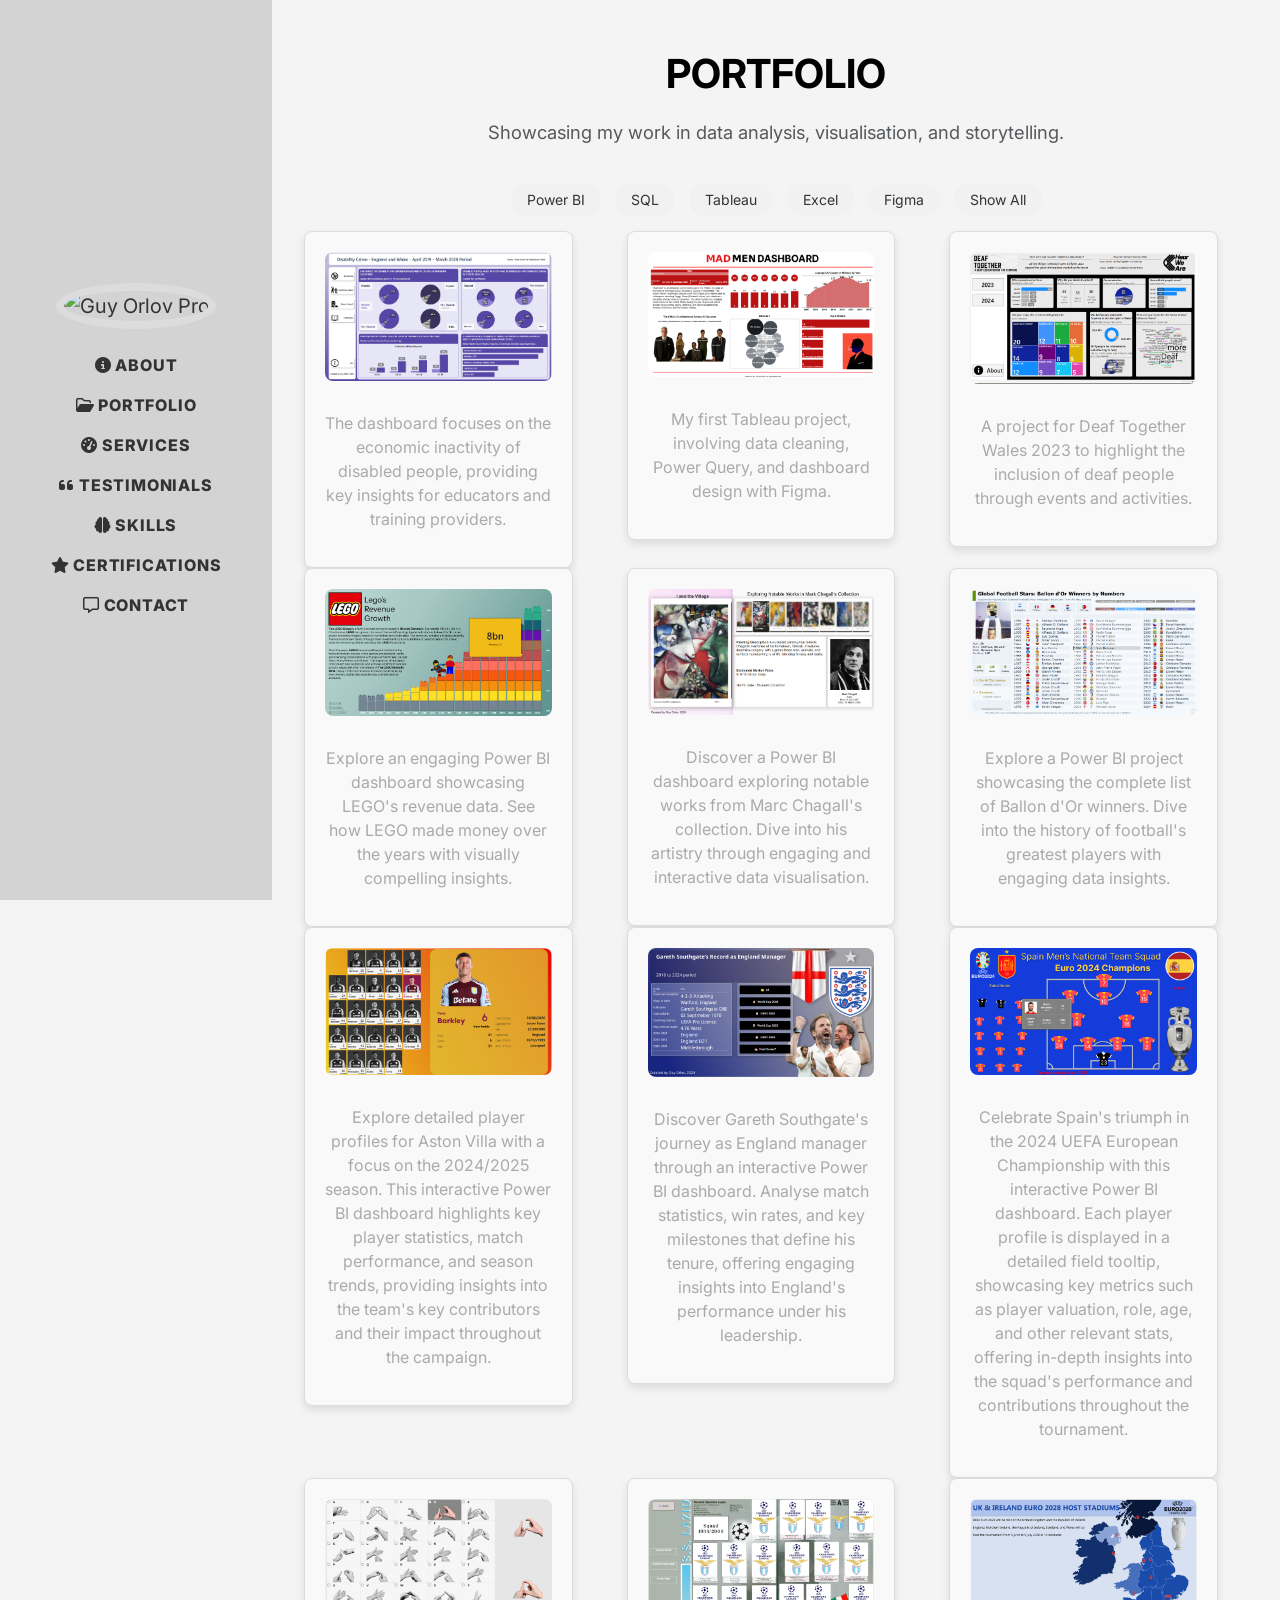
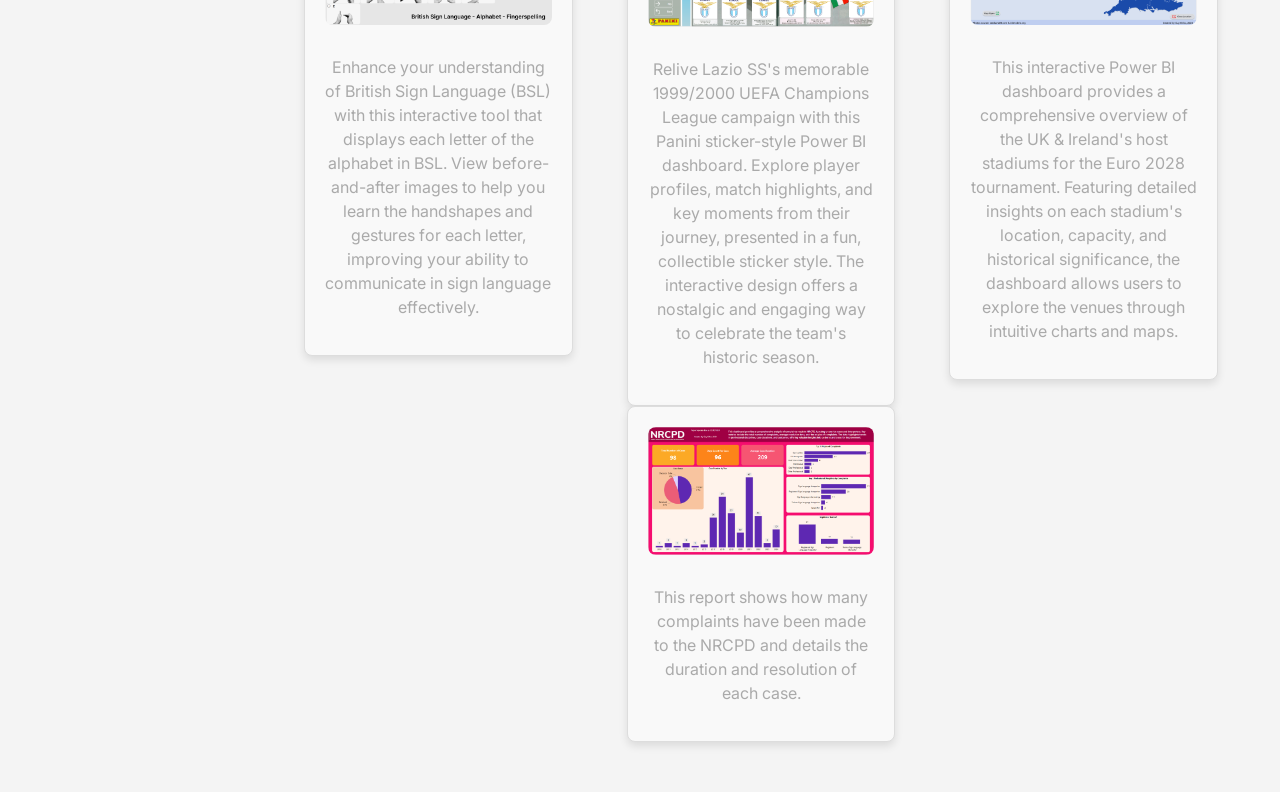
==== data-analytics-portfolio.html @ 0b001618 "Update data-analytics-portfolio.html" ====
<!DOCTYPE html>
<html lang="en">
<head>
    <meta charset="utf-8" />
    <meta name="viewport" content="width=device-width, initial-scale=1, shrink-to-fit=no" />
    <script src="https://code.jquery.com/jquery-3.6.0.min.js"></script>
    <!-- Favicon -->
    <link rel="icon" type="image/x-icon" href="favicon.ico" />
    
    <!-- Font Awesome Icons -->
    <link href="https://cdnjs.cloudflare.com/ajax/libs/font-awesome/6.4.0/css/all.min.css" rel="stylesheet">
    
    <!-- Google Fonts -->
    <link href="https://fonts.googleapis.com/css2?family=Inter:wght@400;700&display=swap" rel="stylesheet">
    
    <!-- Bootstrap CSS -->
    <link href="https://cdn.jsdelivr.net/npm/bootstrap@5.3.0/dist/css/bootstrap.min.css" rel="stylesheet">
    
    <!-- Core Theme CSS (includes Bootstrap) -->
    <link href="css/styles.css" rel="stylesheet" />
    
    <!-- Add your SEO JavaScript file -->
    <script src="js/seo.js"></script> <!-- Load your seo.js here -->
    
     <link href="css/portfolio.css" rel="stylesheet" /> <!-- Link to the new CSS file -->
</head>

<body id="page-top" class="home-page">

    <!-- Navigation -->
    <div id="navbar-placeholder"></div>

    <!-- Page Content -->
    <div class="container-fluid p-0">
        <section id="portfolio" aria-labelledby="portfolio-title" style="padding: 50px 20px;">
            <div class="container text-center">
                <h2 id="portfolio-title" class="service-title">Portfolio</h2>
                <p class="lead text-muted">Showcasing my work in data analysis, visualisation, and storytelling.</p>

                <!-- Tags for filtering projects -->
                <div id="tags">
                    <span class="tag" onclick="filterProjects('powerbi')">Power BI</span>
                    <span class="tag" onclick="filterProjects('sql')">SQL</span>
                    <span class="tag" onclick="filterProjects('tableau')">Tableau</span>
                    <span class="tag" onclick="filterProjects('excel')">Excel</span>
                    <span class="tag" onclick="filterProjects('figma')">Figma</span>
                    <span class="tag" onclick="filterProjects('all')">Show All</span>
                </div>

                <div class="row justify-content-center" id="project-boxes">
                    <!-- Project 1 -->
                    <div class="col-md-4 project powerbi">
                        <div class="service-box">
                            <img src="img/Project_1.png" alt="Power BI Dashboard showcasing economic inactivity of disabled people" class="img-fluid" data-bs-toggle="modal" data-bs-target="#imageModal" data-bs-img="img/Project_1.png" data-bs-title="Inactivity of Disabled People | POWER BI"/>
                            <h3 class="modal-title" id="imageModalLabel"></h3>
                            <p>The dashboard focuses on the economic inactivity of disabled people, providing key insights for educators and training providers.</p>
                        </div>
                    </div>

                    <!-- Project 2 -->
                    <div class="col-md-4 project tableau">
                        <div class="service-box">
                            <img src="img/madmenseries.png" alt="Tableau Project" class="img-fluid" data-bs-toggle="modal" data-bs-target="#imageModal" data-bs-img="img/madmenseries.png" data-bs-title="Mad Men Series | TABLEAU"/>
                            <h3 class="modal-title" id="imageModalLabel"></h3>
                            <p>My first Tableau project, involving data cleaning, Power Query, and dashboard design with Figma.</p>
                        </div>
                    </div>

                    <!-- Project 3 -->
                    <div class="col-md-4 project powerbi">
                        <div class="service-box">
                            <img src="img/Project_2.png" alt="PowerPoint Presentation" class="img-fluid" data-bs-toggle="modal" data-bs-target="#imageModal" data-bs-img="img/Project_2.png" data-bs-title="Deaf Together Report | POWER BI"/>
                            <h3 class="modal-title" id="imageModalLabel"></h3>
                            <p>A project for Deaf Together Wales 2023 to highlight the inclusion of deaf people through events and activities.</p>
                        </div>
                    </div>

                    <!-- Project 4 -->
                    <div class="col-md-4 project powerbi">
                        <div class="service-box">
                            <img src="img/Project_4.png" alt="PowerPoint Presentation" class="img-fluid" data-bs-toggle="modal" data-bs-target="#imageModal" data-bs-img="img/Project_4.png" data-bs-title="LEGO Revenue Analysis | Power BI Dashboard"/>
                            <h3 class="modal-title" id="imageModalLabel"></h3>
                            <p>Explore an engaging Power BI dashboard showcasing LEGO's revenue data. See how LEGO made money over the years with visually compelling insights.</p>
                        </div>
                    </div>

                      <!-- Project 5 -->
                    <div class="col-md-4 project powerbi">
                        <div class="service-box">
                            <img src="img/Project_5.png" alt="PowerPoint Presentation" class="img-fluid" data-bs-toggle="modal" data-bs-target="#imageModal" data-bs-img="img/Project_5.png" data-bs-title="Mark Chagall | Power BI Dashboard" />
                           <h3 class="modal-title" id="imageModalLabel"></h3>
                            <p>Discover a Power BI dashboard exploring notable works from Marc Chagall's collection. Dive into his artistry through engaging and interactive data visualisation.</p>
                        </div>
                    </div>

                     <!-- Project 6 -->
                    <div class="col-md-4 project powerbi">
                        <div class="service-box">
                            <img src="img/Project_6.png" alt="PowerPoint Presentation" class="img-fluid" data-bs-toggle="modal" data-bs-target="#imageModal" data-bs-img="img/Project_6.png"  data-bs-title="Ballon d'Or Winners List | Power BI Dashboard" />
                            <h3 class="modal-title" id="imageModalLabel"></h3>
                            <p>Explore a Power BI project showcasing the complete list of Ballon d'Or winners. Dive into the history of football's greatest players with engaging data insights.</p>
                        </div>
                    </div>

                     <!-- Project 7 -->
                    <div class="col-md-4 project powerbi">
                        <div class="service-box">
                            <img src="img/Project_13.png" alt="PowerPoint Presentation" class="img-fluid" data-bs-toggle="modal" data-bs-target="#imageModal" data-bs-img="img/Project_13.png"  data-bs-title="Aston Villa Player Profile | Power BI Dashboard" />
                            <h3 class="modal-title" id="imageModalLabel"></h3>
                            <p>Explore detailed player profiles for Aston Villa with a focus on the 2024/2025 season. This interactive Power BI dashboard highlights key player statistics, match performance, and season trends, providing insights into the team's key contributors and their impact throughout the campaign.</p>
                        </div>
                    </div>

                   <!-- Project 8 -->
                    <div class="col-md-4 project powerbi">
                        <div class="service-box">
                            <img src="img/Project_16.png" alt="PowerPoint Presentation" class="img-fluid" data-bs-toggle="modal" data-bs-target="#imageModal" data-bs-img="img/Project_16.png" data-bs-title="Southgate Records | Power BI Dashboard"  />
                            <h3 class="modal-title" id="imageModalLabel"></h3>
                            <p>Discover Gareth Southgate's journey as England manager through an interactive Power BI dashboard. Analyse match statistics, win rates, and key milestones that define his tenure, offering engaging insights into England's performance under his leadership.</p>
                        </div>
                    </div>

                   <!-- Project 9 -->
                    <div class="col-md-4 project powerbi">
                        <div class="service-box">
                            <img src="img/project_8.png" alt="PowerPoint Presentation" class="img-fluid" data-bs-toggle="modal" data-bs-target="#imageModal" data-bs-img="img/project_8.png" data-bs-title="Spain Wins 2024 Euro | Power BI Dashboard"  />
                            <h3 class="modal-title" id="imageModalLabel"></h3>
                            <p>Celebrate Spain's triumph in the 2024 UEFA European Championship with this interactive Power BI dashboard. Each player profile is displayed in a detailed field tooltip, showcasing key metrics such as player valuation, role, age, and other relevant stats, offering in-depth insights into the squad's performance and contributions throughout the tournament.</p>
                        </div>
                    </div>

                     <!-- Project 10 -->
                    <div class="col-md-4 project powerbi">
                        <div class="service-box">
                            <img src="img/Project_10.png" alt="PowerPoint Presentation" class="img-fluid" data-bs-toggle="modal" data-bs-target="#imageModal" data-bs-img="img/Project_10.png" data-bs-title="British Sign Language Alphabet | Power BI Dashboard"   />
                           <h3 class="modal-title" id="imageModalLabel"></h3>
                            <p>Enhance your understanding of British Sign Language (BSL) with this interactive tool that displays each letter of the alphabet in BSL. View before-and-after images to help you learn the handshapes and gestures for each letter, improving your ability to communicate in sign language effectively.</p>
                        </div>
                    </div>

                    <!-- Project 11 -->
                    <div class="col-md-4 project powerbi">
                        <div class="service-box">
                            <img src="img/project_7.png" alt="PowerPoint Presentation" class="img-fluid" data-bs-toggle="modal" data-bs-target="#imageModal" data-bs-img="img/project_7.png" data-bs-title="Lazio SS Champions League 1999/2000 | Power BI Dashboard" />
                            <h3 class="modal-title" id="imageModalLabel"></h3>
                            <p>Relive Lazio SS's memorable 1999/2000 UEFA Champions League campaign with this Panini sticker-style Power BI dashboard. Explore player profiles, match highlights, and key moments from their journey, presented in a fun, collectible sticker style. The interactive design offers a nostalgic and engaging way to celebrate the team's historic season.</p>
                        </div>
                    </div>

                   <!-- Project 12 -->
                    <div class="col-md-4 project powerbi">
                        <div class="service-box">
                            <img src="img/Project_17.png" alt="PowerPoint Presentation" class="img-fluid" data-bs-toggle="modal" data-bs-target="#imageModal" data-bs-img="img/Project_17.png" data-bs-title="UK & Ireland Euro 2028 Host stadiums | Power BI Dashboard" />
                            <h3 class="modal-title" id="imageModalLabel"></h3>
                            <p>This interactive Power BI dashboard provides a comprehensive overview of the UK & Ireland's host stadiums for the Euro 2028 tournament. Featuring detailed insights on each stadium's location, capacity, and historical significance, the dashboard allows users to explore the venues through intuitive charts and maps.</p>
                        </div>
                    </div>
                   
                    <!-- Project 13 -->
                    <div class="col-md-4 project powerbi">
                        <div class="service-box">
                            <img src="img/NRCPD.png" alt="PowerPoint Presentation" class="img-fluid" data-bs-toggle="modal" data-bs-target="#imageModal" data-bs-img="img/NRCPD.png"  data-bs-title="NRCPD | Power BI Dashboard" />
                            <h3 class="modal-title" id="imageModalLabel"></h3>
                            <p>This report shows how many complaints have been made to the NRCPD and details the duration and resolution of each case.</p>
                        </div>
                    </div>
                    
                </div>
            </div>
        </section>
    </div>

        <!-- Modal for displaying full-size image -->
        <div class="modal fade" id="imageModal" tabindex="-1" aria-labelledby="imageModalLabel" aria-hidden="true">
            <div class="modal-dialog modal-xl modal-dialog-centered">
                <div class="modal-content">
                    <div class="modal-header">
                        <h5 class="modal-title" id="imageModalLabel">Project</h5>
                        <button type="button" class="btn-close" data-bs-dismiss="modal" aria-label="Close"></button>
                    </div>
                    <div class="modal-body">
                        <img src="" alt="Full-size Image" id="modalImage" class="img-fluid" />
                    </div>
                </div>
            </div>
        </div>
        
        <!-- JavaScript to update the modal title dynamically -->
        <script>
            // When an image is clicked
            $('#imageModal').on('show.bs.modal', function (event) {
                var button = $(event.relatedTarget); // The image that was clicked
                var title = button.data('bs-title'); // Get the title from the data-bs-title attribute
                var imgSrc = button.data('bs-img'); // Get the image source
        
                var modal = $(this);
                modal.find('.modal-title').text(title); // Set the modal title
                modal.find('#modalImage').attr('src', imgSrc); // Set the image source in the modal
            });
        </script>

    <!-- JavaScript to load the navigation and handle modal -->
    <script src="https://cdn.jsdelivr.net/npm/bootstrap@5.3.0/dist/js/bootstrap.bundle.min.js"></script>
    <script>
        // Load the navigation dynamically from nav.html
        fetch('/nav.html')
            .then(response => response.text())
            .then(data => {
                document.getElementById('navbar-placeholder').innerHTML = data;
            });

        // Bootstrap modal event listener
        const imageModal = document.getElementById('imageModal');
        imageModal.addEventListener('show.bs.modal', function (event) {
            const button = event.relatedTarget; // Button that triggered the modal
            const imgSrc = button.getAttribute('data-bs-img'); // Extract info from data-* attributes
            const modalImage = imageModal.querySelector('#modalImage');
            console.log('Modal Image Source:', imgSrc); // Debugging log
            modalImage.src = imgSrc; // Update the modal's content
        });

        // Function to filter projects based on tag selection
        function filterProjects(tag) {
            const projects = document.querySelectorAll('.project');
            projects.forEach(project => {
                if (tag === 'all' || project.classList.contains(tag)) {
                    project.style.display = 'block';
                } else {
                    project.style.display = 'none';
                }
            });
        }
    </script>
</body>
</html>
---- css/portfolio.css ----
/* Tag styling */
#tags {
    margin-bottom: 20px;
}

.tag {
    background-color: #f1f1f1;
    padding: 8px 16px;
    margin: 5px;
    border-radius: 20px;
    cursor: pointer;
    font-size: 14px;
    transition: background-color 0.3s ease;
}

.tag:hover {
    background-color: #dcdcdc;
}

.service-box {
    border: 1px solid #ddd;
    padding: 20px;
    background-color: #f9f9f9;
    text-align: center;
    border-radius: 8px;
    box-shadow: 0 4px 8px rgba(0, 0, 0, 0.1);
}

.service-box img {
    max-width: 100%;
    border-radius: 8px;
    margin-bottom: 15px;
    cursor: pointer;
}
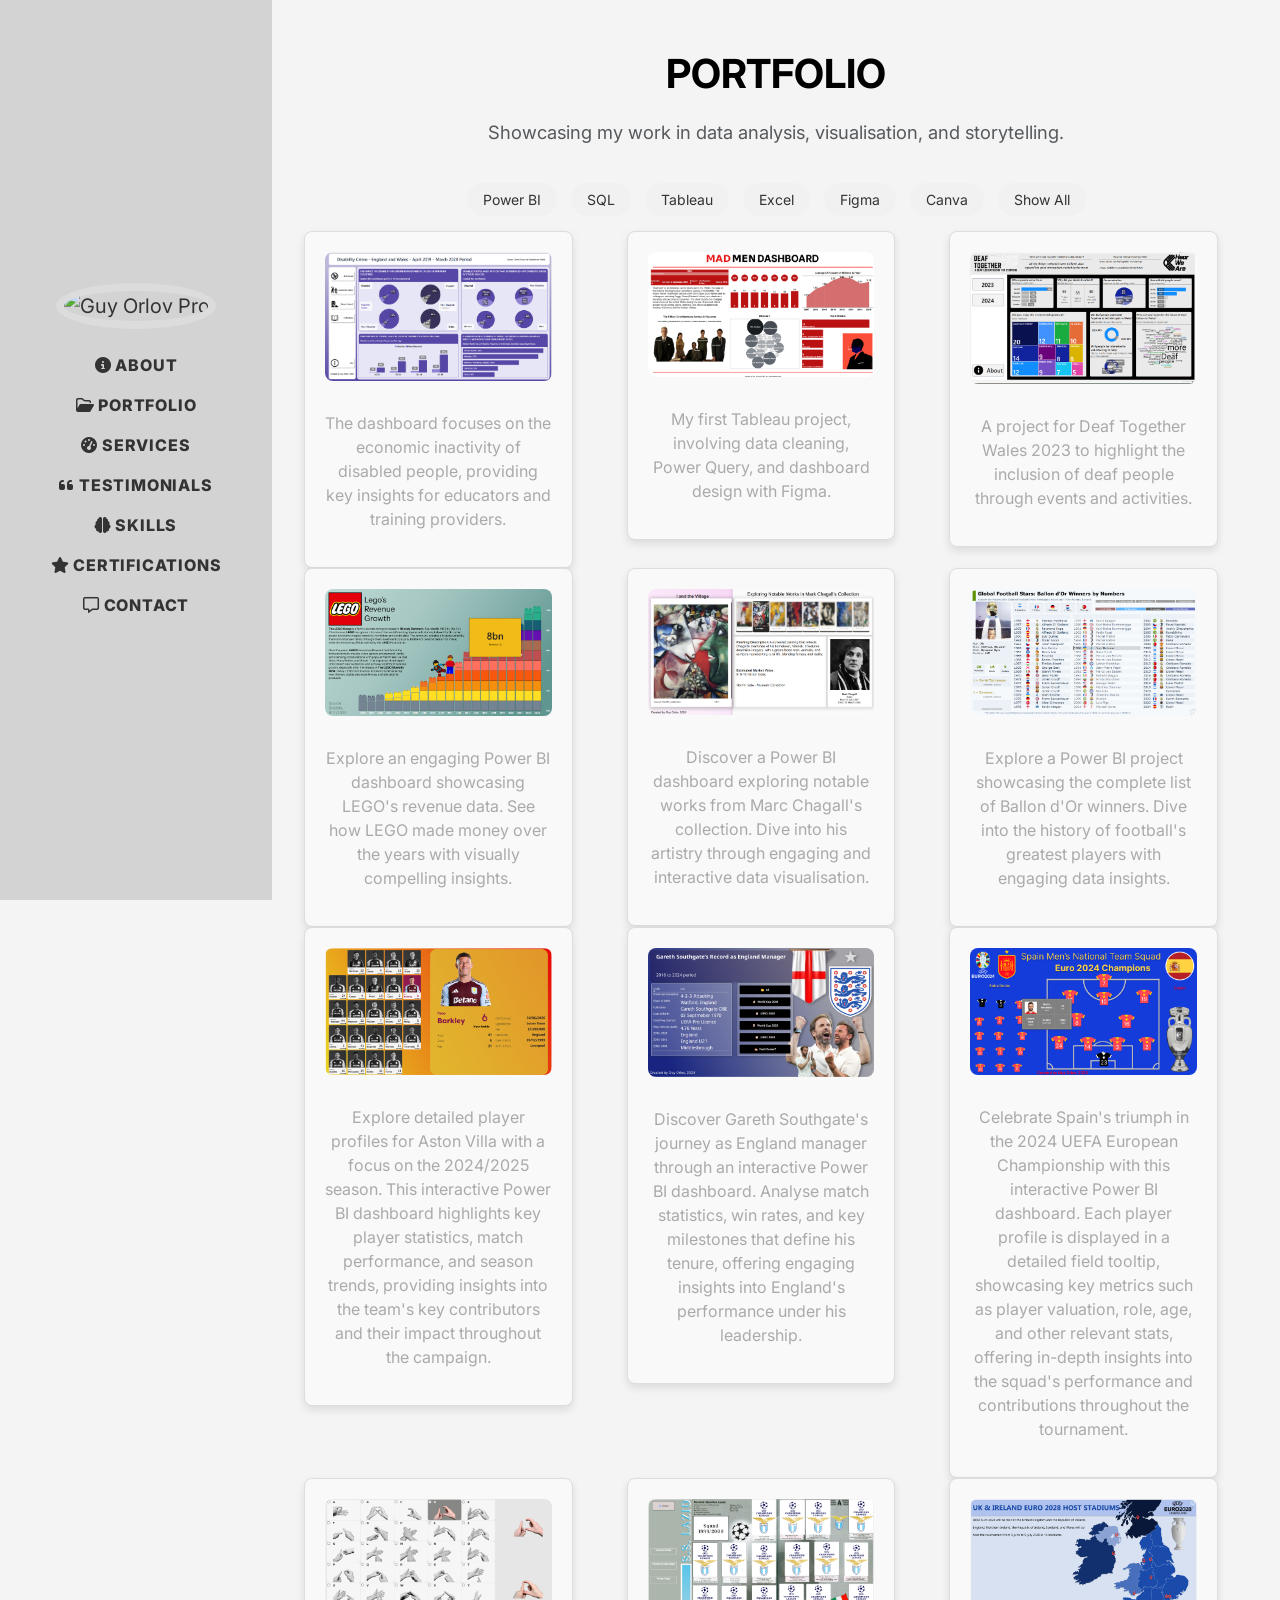
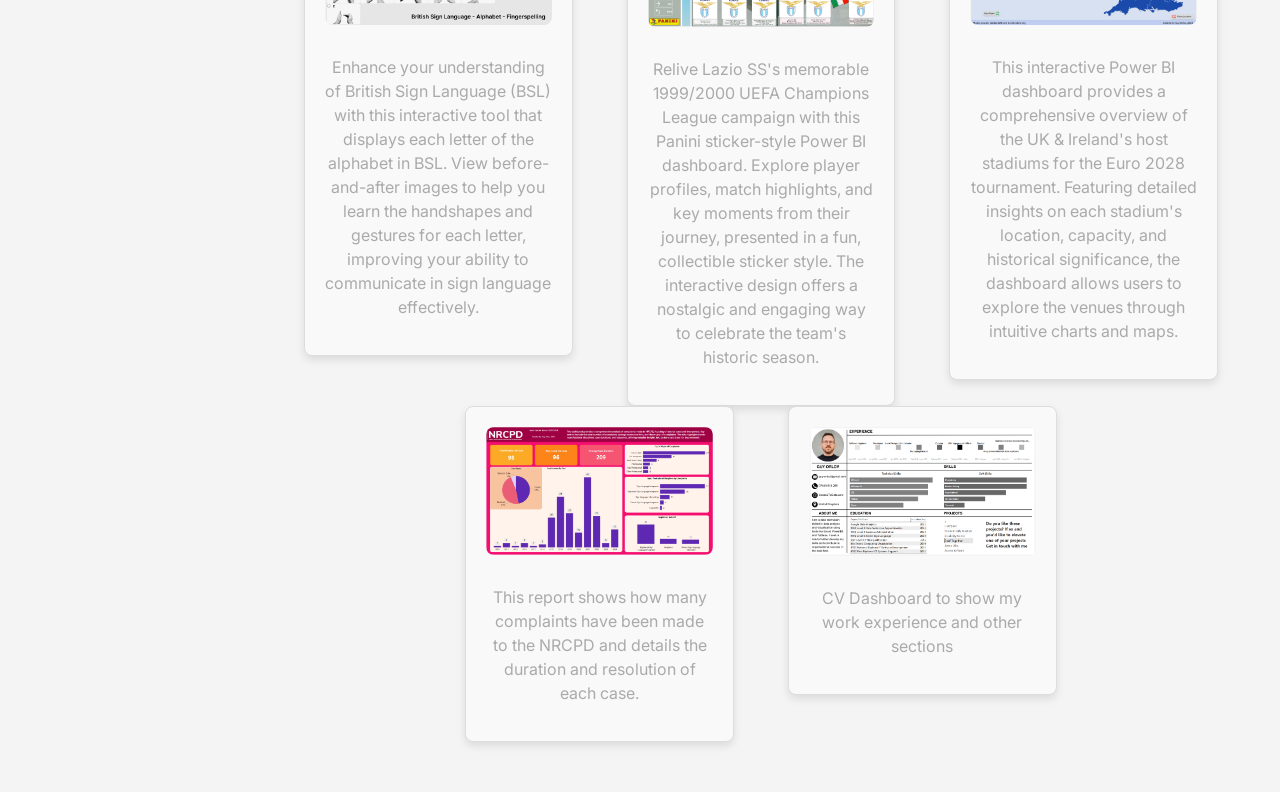
==== commit 13467efd: "Update data-analytics-portfolio.html" ====
--- a/data-analytics-portfolio.html
+++ b/data-analytics-portfolio.html
@@ -21,7 +21,7 @@
     
     <!-- Add your SEO JavaScript file -->
     <script src="js/seo.js"></script> <!-- Load your seo.js here -->
-    
+     <title>Guy Orlov | Data Analytics Portfolio</title>
      <link href="css/portfolio.css" rel="stylesheet" /> <!-- Link to the new CSS file -->
 </head>
 
@@ -44,12 +44,13 @@
                     <span class="tag" onclick="filterProjects('tableau')">Tableau</span>
                     <span class="tag" onclick="filterProjects('excel')">Excel</span>
                     <span class="tag" onclick="filterProjects('figma')">Figma</span>
+                    <span class="tag" onclick="filterProjects('canva')">Canva</span>
                     <span class="tag" onclick="filterProjects('all')">Show All</span>
                 </div>
 
                 <div class="row justify-content-center" id="project-boxes">
                     <!-- Project 1 -->
-                    <div class="col-md-4 project powerbi">
+                    <div class="col-md-4 project powerbi figma">
                         <div class="service-box">
                             <img src="img/Project_1.png" alt="Power BI Dashboard showcasing economic inactivity of disabled people" class="img-fluid" data-bs-toggle="modal" data-bs-target="#imageModal" data-bs-img="img/Project_1.png" data-bs-title="Inactivity of Disabled People | POWER BI"/>
                             <h3 class="modal-title" id="imageModalLabel"></h3>
@@ -67,7 +68,7 @@
                     </div>
 
                     <!-- Project 3 -->
-                    <div class="col-md-4 project powerbi">
+                    <div class="col-md-4 project powerbi figma">
                         <div class="service-box">
                             <img src="img/Project_2.png" alt="PowerPoint Presentation" class="img-fluid" data-bs-toggle="modal" data-bs-target="#imageModal" data-bs-img="img/Project_2.png" data-bs-title="Deaf Together Report | POWER BI"/>
                             <h3 class="modal-title" id="imageModalLabel"></h3>
@@ -76,7 +77,7 @@
                     </div>
 
                     <!-- Project 4 -->
-                    <div class="col-md-4 project powerbi">
+                    <div class="col-md-4 project powerbi figma">
                         <div class="service-box">
                             <img src="img/Project_4.png" alt="PowerPoint Presentation" class="img-fluid" data-bs-toggle="modal" data-bs-target="#imageModal" data-bs-img="img/Project_4.png" data-bs-title="LEGO Revenue Analysis | Power BI Dashboard"/>
                             <h3 class="modal-title" id="imageModalLabel"></h3>
@@ -85,7 +86,7 @@
                     </div>
 
                       <!-- Project 5 -->
-                    <div class="col-md-4 project powerbi">
+                    <div class="col-md-4 project powerbi figma">
                         <div class="service-box">
                             <img src="img/Project_5.png" alt="PowerPoint Presentation" class="img-fluid" data-bs-toggle="modal" data-bs-target="#imageModal" data-bs-img="img/Project_5.png" data-bs-title="Mark Chagall | Power BI Dashboard" />
                            <h3 class="modal-title" id="imageModalLabel"></h3>
@@ -94,7 +95,7 @@
                     </div>
 
                      <!-- Project 6 -->
-                    <div class="col-md-4 project powerbi">
+                    <div class="col-md-4 project powerbi figma">
                         <div class="service-box">
                             <img src="img/Project_6.png" alt="PowerPoint Presentation" class="img-fluid" data-bs-toggle="modal" data-bs-target="#imageModal" data-bs-img="img/Project_6.png"  data-bs-title="Ballon d'Or Winners List | Power BI Dashboard" />
                             <h3 class="modal-title" id="imageModalLabel"></h3>
@@ -103,7 +104,7 @@
                     </div>
 
                      <!-- Project 7 -->
-                    <div class="col-md-4 project powerbi">
+                    <div class="col-md-4 project powerbi figma">
                         <div class="service-box">
                             <img src="img/Project_13.png" alt="PowerPoint Presentation" class="img-fluid" data-bs-toggle="modal" data-bs-target="#imageModal" data-bs-img="img/Project_13.png"  data-bs-title="Aston Villa Player Profile | Power BI Dashboard" />
                             <h3 class="modal-title" id="imageModalLabel"></h3>
@@ -112,7 +113,7 @@
                     </div>
 
                    <!-- Project 8 -->
-                    <div class="col-md-4 project powerbi">
+                    <div class="col-md-4 project powerbi figma">
                         <div class="service-box">
                             <img src="img/Project_16.png" alt="PowerPoint Presentation" class="img-fluid" data-bs-toggle="modal" data-bs-target="#imageModal" data-bs-img="img/Project_16.png" data-bs-title="Southgate Records | Power BI Dashboard"  />
                             <h3 class="modal-title" id="imageModalLabel"></h3>
@@ -121,7 +122,7 @@
                     </div>
 
                    <!-- Project 9 -->
-                    <div class="col-md-4 project powerbi">
+                    <div class="col-md-4 project powerbi figma">
                         <div class="service-box">
                             <img src="img/project_8.png" alt="PowerPoint Presentation" class="img-fluid" data-bs-toggle="modal" data-bs-target="#imageModal" data-bs-img="img/project_8.png" data-bs-title="Spain Wins 2024 Euro | Power BI Dashboard"  />
                             <h3 class="modal-title" id="imageModalLabel"></h3>
@@ -130,7 +131,7 @@
                     </div>
 
                      <!-- Project 10 -->
-                    <div class="col-md-4 project powerbi">
+                    <div class="col-md-4 project powerbi figma">
                         <div class="service-box">
                             <img src="img/Project_10.png" alt="PowerPoint Presentation" class="img-fluid" data-bs-toggle="modal" data-bs-target="#imageModal" data-bs-img="img/Project_10.png" data-bs-title="British Sign Language Alphabet | Power BI Dashboard"   />
                            <h3 class="modal-title" id="imageModalLabel"></h3>
@@ -139,7 +140,7 @@
                     </div>
 
                     <!-- Project 11 -->
-                    <div class="col-md-4 project powerbi">
+                    <div class="col-md-4 project powerbi figma">
                         <div class="service-box">
                             <img src="img/project_7.png" alt="PowerPoint Presentation" class="img-fluid" data-bs-toggle="modal" data-bs-target="#imageModal" data-bs-img="img/project_7.png" data-bs-title="Lazio SS Champions League 1999/2000 | Power BI Dashboard" />
                             <h3 class="modal-title" id="imageModalLabel"></h3>
@@ -148,7 +149,7 @@
                     </div>
 
                    <!-- Project 12 -->
-                    <div class="col-md-4 project powerbi">
+                    <div class="col-md-4 project powerbi figma">
                         <div class="service-box">
                             <img src="img/Project_17.png" alt="PowerPoint Presentation" class="img-fluid" data-bs-toggle="modal" data-bs-target="#imageModal" data-bs-img="img/Project_17.png" data-bs-title="UK & Ireland Euro 2028 Host stadiums | Power BI Dashboard" />
                             <h3 class="modal-title" id="imageModalLabel"></h3>
@@ -157,11 +158,20 @@
                     </div>
                    
                     <!-- Project 13 -->
-                    <div class="col-md-4 project powerbi">
+                    <div class="col-md-4 project powerbi figma">
                         <div class="service-box">
                             <img src="img/NRCPD.png" alt="PowerPoint Presentation" class="img-fluid" data-bs-toggle="modal" data-bs-target="#imageModal" data-bs-img="img/NRCPD.png"  data-bs-title="NRCPD | Power BI Dashboard" />
                             <h3 class="modal-title" id="imageModalLabel"></h3>
                             <p>This report shows how many complaints have been made to the NRCPD and details the duration and resolution of each case.</p>
+                        </div>
+                    </div>
+
+                   <!-- Project 14 -->
+                    <div class="col-md-4 project powerbi canva">
+                        <div class="service-box">
+                            <img src="img/Project_18.png" alt="PowerPoint Presentation" class="img-fluid" data-bs-toggle="modal" data-bs-target="#imageModal" data-bs-img="img/Project_18.png"  data-bs-title="CV | Power BI Dashboard" />
+                            <h3 class="modal-title" id="imageModalLabel"></h3>
+                            <p>CV Dashboard to show my work experience and other sections</p>
                         </div>
                     </div>
                     
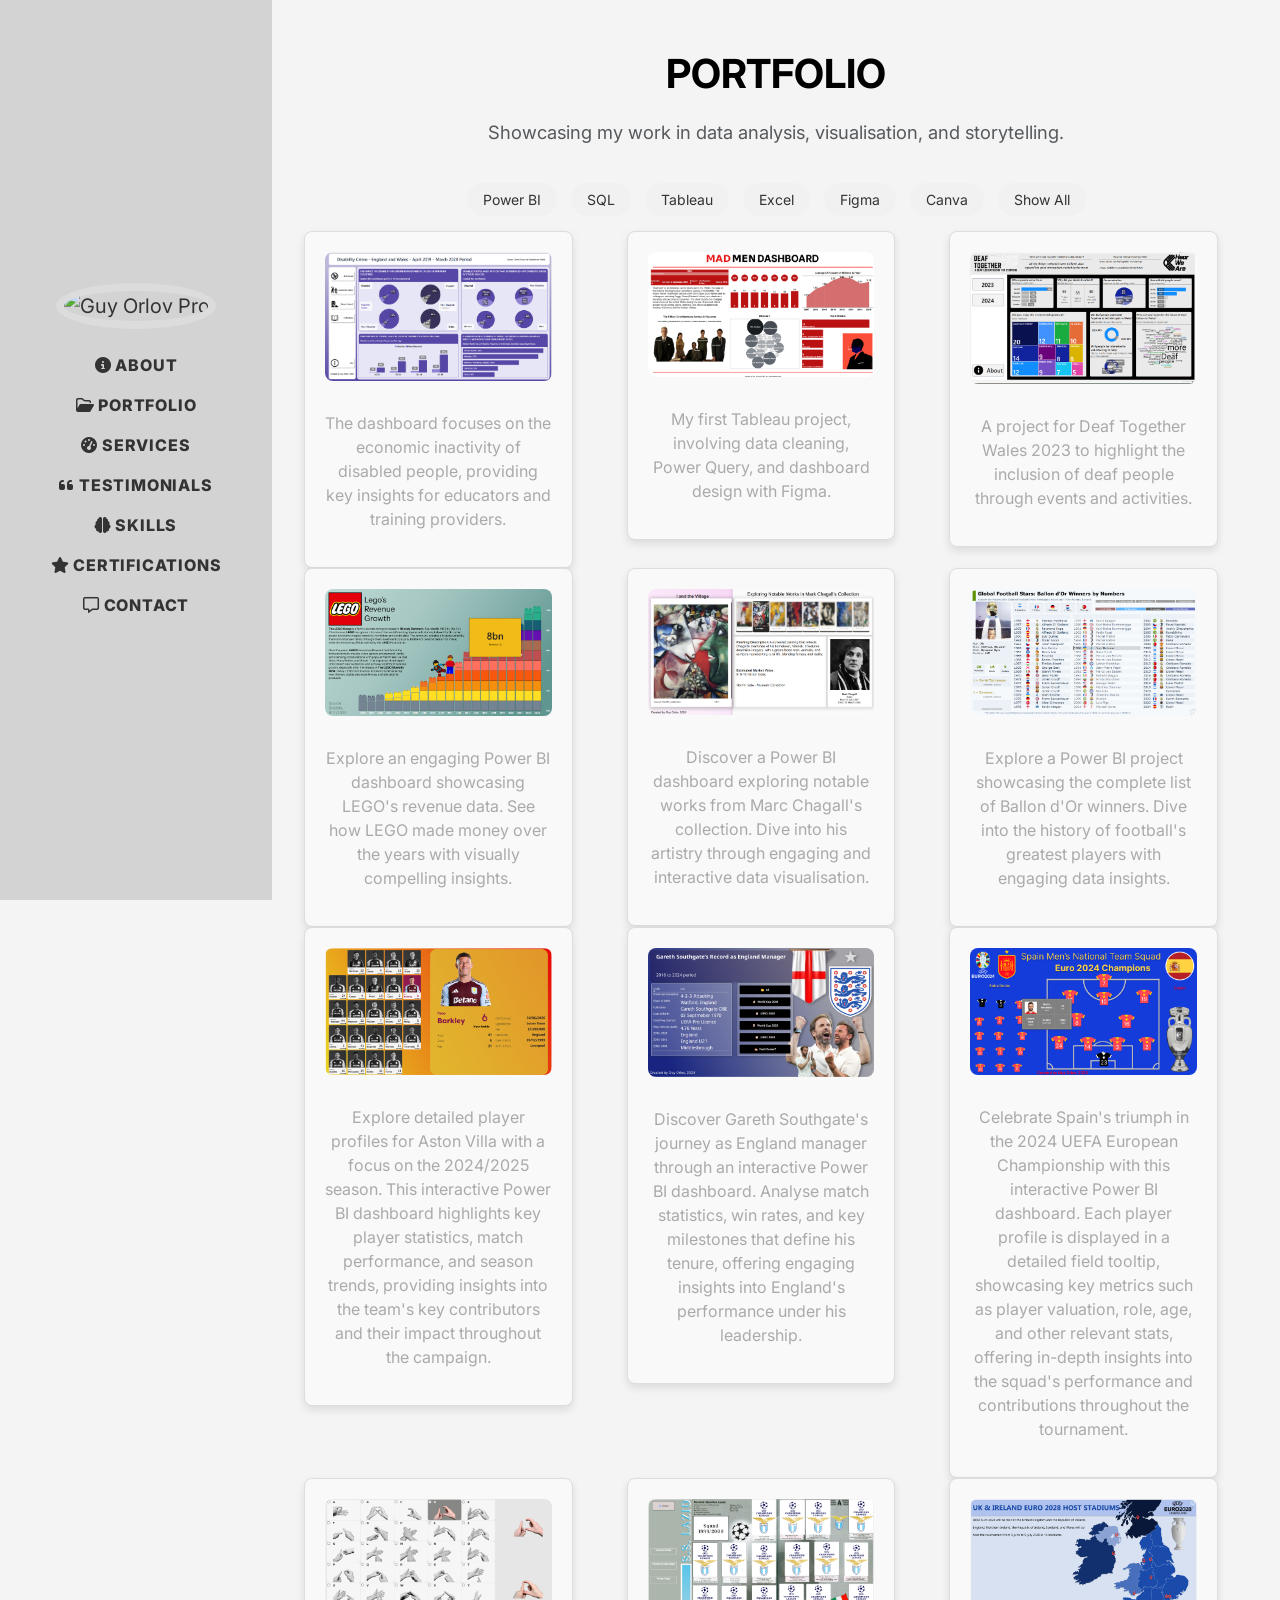
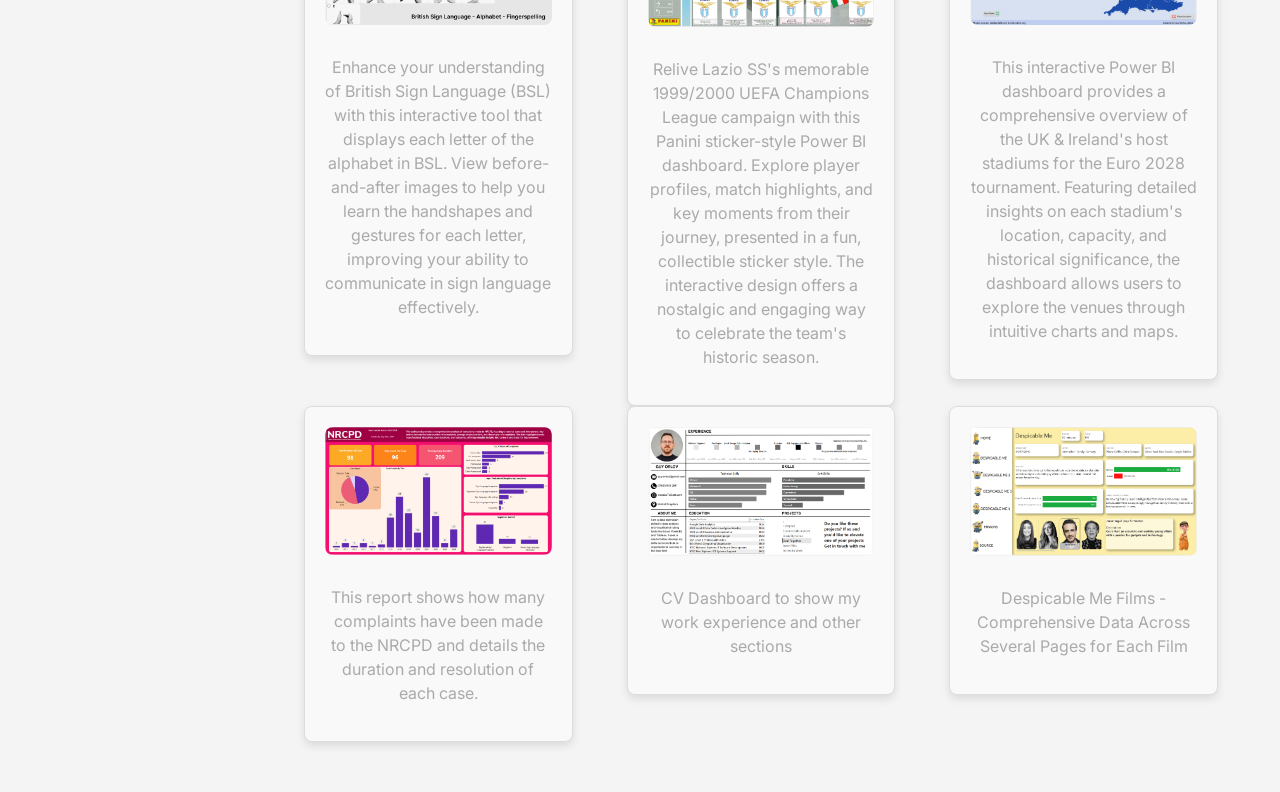
==== commit 3c4731e8: "Update data-analytics-portfolio.html" ====
--- a/data-analytics-portfolio.html
+++ b/data-analytics-portfolio.html
@@ -61,7 +61,7 @@
                     <!-- Project 2 -->
                     <div class="col-md-4 project tableau">
                         <div class="service-box">
-                            <img src="img/madmenseries.png" alt="Tableau Project" class="img-fluid" data-bs-toggle="modal" data-bs-target="#imageModal" data-bs-img="img/madmenseries.png" data-bs-title="Mad Men Series | TABLEAU"/>
+                            <img src="img/madmenseries.png" alt="Mad Men Series Tableau Project" class="img-fluid" data-bs-toggle="modal" data-bs-target="#imageModal" data-bs-img="img/madmenseries.png" data-bs-title="Mad Men Series | TABLEAU"/>
                             <h3 class="modal-title" id="imageModalLabel"></h3>
                             <p>My first Tableau project, involving data cleaning, Power Query, and dashboard design with Figma.</p>
                         </div>
@@ -70,7 +70,7 @@
                     <!-- Project 3 -->
                     <div class="col-md-4 project powerbi figma">
                         <div class="service-box">
-                            <img src="img/Project_2.png" alt="PowerPoint Presentation" class="img-fluid" data-bs-toggle="modal" data-bs-target="#imageModal" data-bs-img="img/Project_2.png" data-bs-title="Deaf Together Report | POWER BI"/>
+                            <img src="img/Project_2.png" alt="Deaf Together Report | POWER BI" class="img-fluid" data-bs-toggle="modal" data-bs-target="#imageModal" data-bs-img="img/Project_2.png" data-bs-title="Deaf Together Report | POWER BI"/>
                             <h3 class="modal-title" id="imageModalLabel"></h3>
                             <p>A project for Deaf Together Wales 2023 to highlight the inclusion of deaf people through events and activities.</p>
                         </div>
@@ -79,7 +79,7 @@
                     <!-- Project 4 -->
                     <div class="col-md-4 project powerbi figma">
                         <div class="service-box">
-                            <img src="img/Project_4.png" alt="PowerPoint Presentation" class="img-fluid" data-bs-toggle="modal" data-bs-target="#imageModal" data-bs-img="img/Project_4.png" data-bs-title="LEGO Revenue Analysis | Power BI Dashboard"/>
+                            <img src="img/Project_4.png" alt="LEGO Revenue Analysis | Power BI Dashboard" class="img-fluid" data-bs-toggle="modal" data-bs-target="#imageModal" data-bs-img="img/Project_4.png" data-bs-title="LEGO Revenue Analysis | Power BI Dashboard"/>
                             <h3 class="modal-title" id="imageModalLabel"></h3>
                             <p>Explore an engaging Power BI dashboard showcasing LEGO's revenue data. See how LEGO made money over the years with visually compelling insights.</p>
                         </div>
@@ -88,7 +88,7 @@
                       <!-- Project 5 -->
                     <div class="col-md-4 project powerbi figma">
                         <div class="service-box">
-                            <img src="img/Project_5.png" alt="PowerPoint Presentation" class="img-fluid" data-bs-toggle="modal" data-bs-target="#imageModal" data-bs-img="img/Project_5.png" data-bs-title="Mark Chagall | Power BI Dashboard" />
+                            <img src="img/Project_5.png" alt="Mark Chagall | Power BI Dashboard" class="img-fluid" data-bs-toggle="modal" data-bs-target="#imageModal" data-bs-img="img/Project_5.png" data-bs-title="Mark Chagall | Power BI Dashboard" />
                            <h3 class="modal-title" id="imageModalLabel"></h3>
                             <p>Discover a Power BI dashboard exploring notable works from Marc Chagall's collection. Dive into his artistry through engaging and interactive data visualisation.</p>
                         </div>
@@ -97,7 +97,7 @@
                      <!-- Project 6 -->
                     <div class="col-md-4 project powerbi figma">
                         <div class="service-box">
-                            <img src="img/Project_6.png" alt="PowerPoint Presentation" class="img-fluid" data-bs-toggle="modal" data-bs-target="#imageModal" data-bs-img="img/Project_6.png"  data-bs-title="Ballon d'Or Winners List | Power BI Dashboard" />
+                            <img src="img/Project_6.png" alt="Ballon d'Or Winners List | Power BI Dashboard" class="img-fluid" data-bs-toggle="modal" data-bs-target="#imageModal" data-bs-img="img/Project_6.png"  data-bs-title="Ballon d'Or Winners List | Power BI Dashboard" />
                             <h3 class="modal-title" id="imageModalLabel"></h3>
                             <p>Explore a Power BI project showcasing the complete list of Ballon d'Or winners. Dive into the history of football's greatest players with engaging data insights.</p>
                         </div>
@@ -106,7 +106,7 @@
                      <!-- Project 7 -->
                     <div class="col-md-4 project powerbi figma">
                         <div class="service-box">
-                            <img src="img/Project_13.png" alt="PowerPoint Presentation" class="img-fluid" data-bs-toggle="modal" data-bs-target="#imageModal" data-bs-img="img/Project_13.png"  data-bs-title="Aston Villa Player Profile | Power BI Dashboard" />
+                            <img src="img/Project_13.png" alt="Aston Villa Player Profile | Power BI Dashboard" class="img-fluid" data-bs-toggle="modal" data-bs-target="#imageModal" data-bs-img="img/Project_13.png"  data-bs-title="Aston Villa Player Profile | Power BI Dashboard" />
                             <h3 class="modal-title" id="imageModalLabel"></h3>
                             <p>Explore detailed player profiles for Aston Villa with a focus on the 2024/2025 season. This interactive Power BI dashboard highlights key player statistics, match performance, and season trends, providing insights into the team's key contributors and their impact throughout the campaign.</p>
                         </div>
@@ -115,7 +115,7 @@
                    <!-- Project 8 -->
                     <div class="col-md-4 project powerbi figma">
                         <div class="service-box">
-                            <img src="img/Project_16.png" alt="PowerPoint Presentation" class="img-fluid" data-bs-toggle="modal" data-bs-target="#imageModal" data-bs-img="img/Project_16.png" data-bs-title="Southgate Records | Power BI Dashboard"  />
+                            <img src="img/Project_16.png" alt="Southgate Records | Power BI Dashboard" class="img-fluid" data-bs-toggle="modal" data-bs-target="#imageModal" data-bs-img="img/Project_16.png" data-bs-title="Southgate Records | Power BI Dashboard"  />
                             <h3 class="modal-title" id="imageModalLabel"></h3>
                             <p>Discover Gareth Southgate's journey as England manager through an interactive Power BI dashboard. Analyse match statistics, win rates, and key milestones that define his tenure, offering engaging insights into England's performance under his leadership.</p>
                         </div>
@@ -124,7 +124,7 @@
                    <!-- Project 9 -->
                     <div class="col-md-4 project powerbi figma">
                         <div class="service-box">
-                            <img src="img/project_8.png" alt="PowerPoint Presentation" class="img-fluid" data-bs-toggle="modal" data-bs-target="#imageModal" data-bs-img="img/project_8.png" data-bs-title="Spain Wins 2024 Euro | Power BI Dashboard"  />
+                            <img src="img/project_8.png" alt="Spain Wins 2024 Euro | Power BI Dashboard" class="img-fluid" data-bs-toggle="modal" data-bs-target="#imageModal" data-bs-img="img/project_8.png" data-bs-title="Spain Wins 2024 Euro | Power BI Dashboard"  />
                             <h3 class="modal-title" id="imageModalLabel"></h3>
                             <p>Celebrate Spain's triumph in the 2024 UEFA European Championship with this interactive Power BI dashboard. Each player profile is displayed in a detailed field tooltip, showcasing key metrics such as player valuation, role, age, and other relevant stats, offering in-depth insights into the squad's performance and contributions throughout the tournament.</p>
                         </div>
@@ -133,7 +133,7 @@
                      <!-- Project 10 -->
                     <div class="col-md-4 project powerbi figma">
                         <div class="service-box">
-                            <img src="img/Project_10.png" alt="PowerPoint Presentation" class="img-fluid" data-bs-toggle="modal" data-bs-target="#imageModal" data-bs-img="img/Project_10.png" data-bs-title="British Sign Language Alphabet | Power BI Dashboard"   />
+                            <img src="img/Project_10.png" alt="British Sign Language Alphabet | Power BI Dashboard" class="img-fluid" data-bs-toggle="modal" data-bs-target="#imageModal" data-bs-img="img/Project_10.png" data-bs-title="British Sign Language Alphabet | Power BI Dashboard"   />
                            <h3 class="modal-title" id="imageModalLabel"></h3>
                             <p>Enhance your understanding of British Sign Language (BSL) with this interactive tool that displays each letter of the alphabet in BSL. View before-and-after images to help you learn the handshapes and gestures for each letter, improving your ability to communicate in sign language effectively.</p>
                         </div>
@@ -142,7 +142,7 @@
                     <!-- Project 11 -->
                     <div class="col-md-4 project powerbi figma">
                         <div class="service-box">
-                            <img src="img/project_7.png" alt="PowerPoint Presentation" class="img-fluid" data-bs-toggle="modal" data-bs-target="#imageModal" data-bs-img="img/project_7.png" data-bs-title="Lazio SS Champions League 1999/2000 | Power BI Dashboard" />
+                            <img src="img/project_7.png" alt="Lazio SS Champions League 1999/2000 | Power BI Dashboard" class="img-fluid" data-bs-toggle="modal" data-bs-target="#imageModal" data-bs-img="img/project_7.png" data-bs-title="Lazio SS Champions League 1999/2000 | Power BI Dashboard" />
                             <h3 class="modal-title" id="imageModalLabel"></h3>
                             <p>Relive Lazio SS's memorable 1999/2000 UEFA Champions League campaign with this Panini sticker-style Power BI dashboard. Explore player profiles, match highlights, and key moments from their journey, presented in a fun, collectible sticker style. The interactive design offers a nostalgic and engaging way to celebrate the team's historic season.</p>
                         </div>
@@ -151,7 +151,7 @@
                    <!-- Project 12 -->
                     <div class="col-md-4 project powerbi figma">
                         <div class="service-box">
-                            <img src="img/Project_17.png" alt="PowerPoint Presentation" class="img-fluid" data-bs-toggle="modal" data-bs-target="#imageModal" data-bs-img="img/Project_17.png" data-bs-title="UK & Ireland Euro 2028 Host stadiums | Power BI Dashboard" />
+                            <img src="img/Project_17.png" alt="UK & Ireland Euro 2028 Host stadiums | Power BI Dashboard" class="img-fluid" data-bs-toggle="modal" data-bs-target="#imageModal" data-bs-img="img/Project_17.png" data-bs-title="UK & Ireland Euro 2028 Host stadiums | Power BI Dashboard" />
                             <h3 class="modal-title" id="imageModalLabel"></h3>
                             <p>This interactive Power BI dashboard provides a comprehensive overview of the UK & Ireland's host stadiums for the Euro 2028 tournament. Featuring detailed insights on each stadium's location, capacity, and historical significance, the dashboard allows users to explore the venues through intuitive charts and maps.</p>
                         </div>
@@ -160,7 +160,7 @@
                     <!-- Project 13 -->
                     <div class="col-md-4 project powerbi figma">
                         <div class="service-box">
-                            <img src="img/NRCPD.png" alt="PowerPoint Presentation" class="img-fluid" data-bs-toggle="modal" data-bs-target="#imageModal" data-bs-img="img/NRCPD.png"  data-bs-title="NRCPD | Power BI Dashboard" />
+                            <img src="img/NRCPD.png" alt="NRCPD | Power BI Dashboard" class="img-fluid" data-bs-toggle="modal" data-bs-target="#imageModal" data-bs-img="img/NRCPD.png"  data-bs-title="NRCPD | Power BI Dashboard" />
                             <h3 class="modal-title" id="imageModalLabel"></h3>
                             <p>This report shows how many complaints have been made to the NRCPD and details the duration and resolution of each case.</p>
                         </div>
@@ -169,9 +169,18 @@
                    <!-- Project 14 -->
                     <div class="col-md-4 project powerbi canva">
                         <div class="service-box">
-                            <img src="img/Project_18.png" alt="PowerPoint Presentation" class="img-fluid" data-bs-toggle="modal" data-bs-target="#imageModal" data-bs-img="img/Project_18.png"  data-bs-title="CV | Power BI Dashboard" />
+                            <img src="img/Project_18.png" alt="CV | Power BI Dashboard" class="img-fluid" data-bs-toggle="modal" data-bs-target="#imageModal" data-bs-img="img/Project_18.png"  data-bs-title="CV | Power BI Dashboard" />
                             <h3 class="modal-title" id="imageModalLabel"></h3>
                             <p>CV Dashboard to show my work experience and other sections</p>
+                        </div>
+                    </div>
+
+                    <!-- Project 15 -->
+                    <div class="col-md-4 project powerbi canva">
+                        <div class="service-box">
+                            <img src="img/Project_19.png" alt="Despicable Me Films| Power BI Dashboard" class="img-fluid" data-bs-toggle="modal" data-bs-target="#imageModal" data-bs-img="img/Project_19.png"  data-bs-title="Despicable Me Films | Power BI Dashboard" />
+                            <h3 class="modal-title" id="imageModalLabel"></h3>
+                            <p>Despicable Me Films - Comprehensive Data Across Several Pages for Each Film</p>
                         </div>
                     </div>
                     
